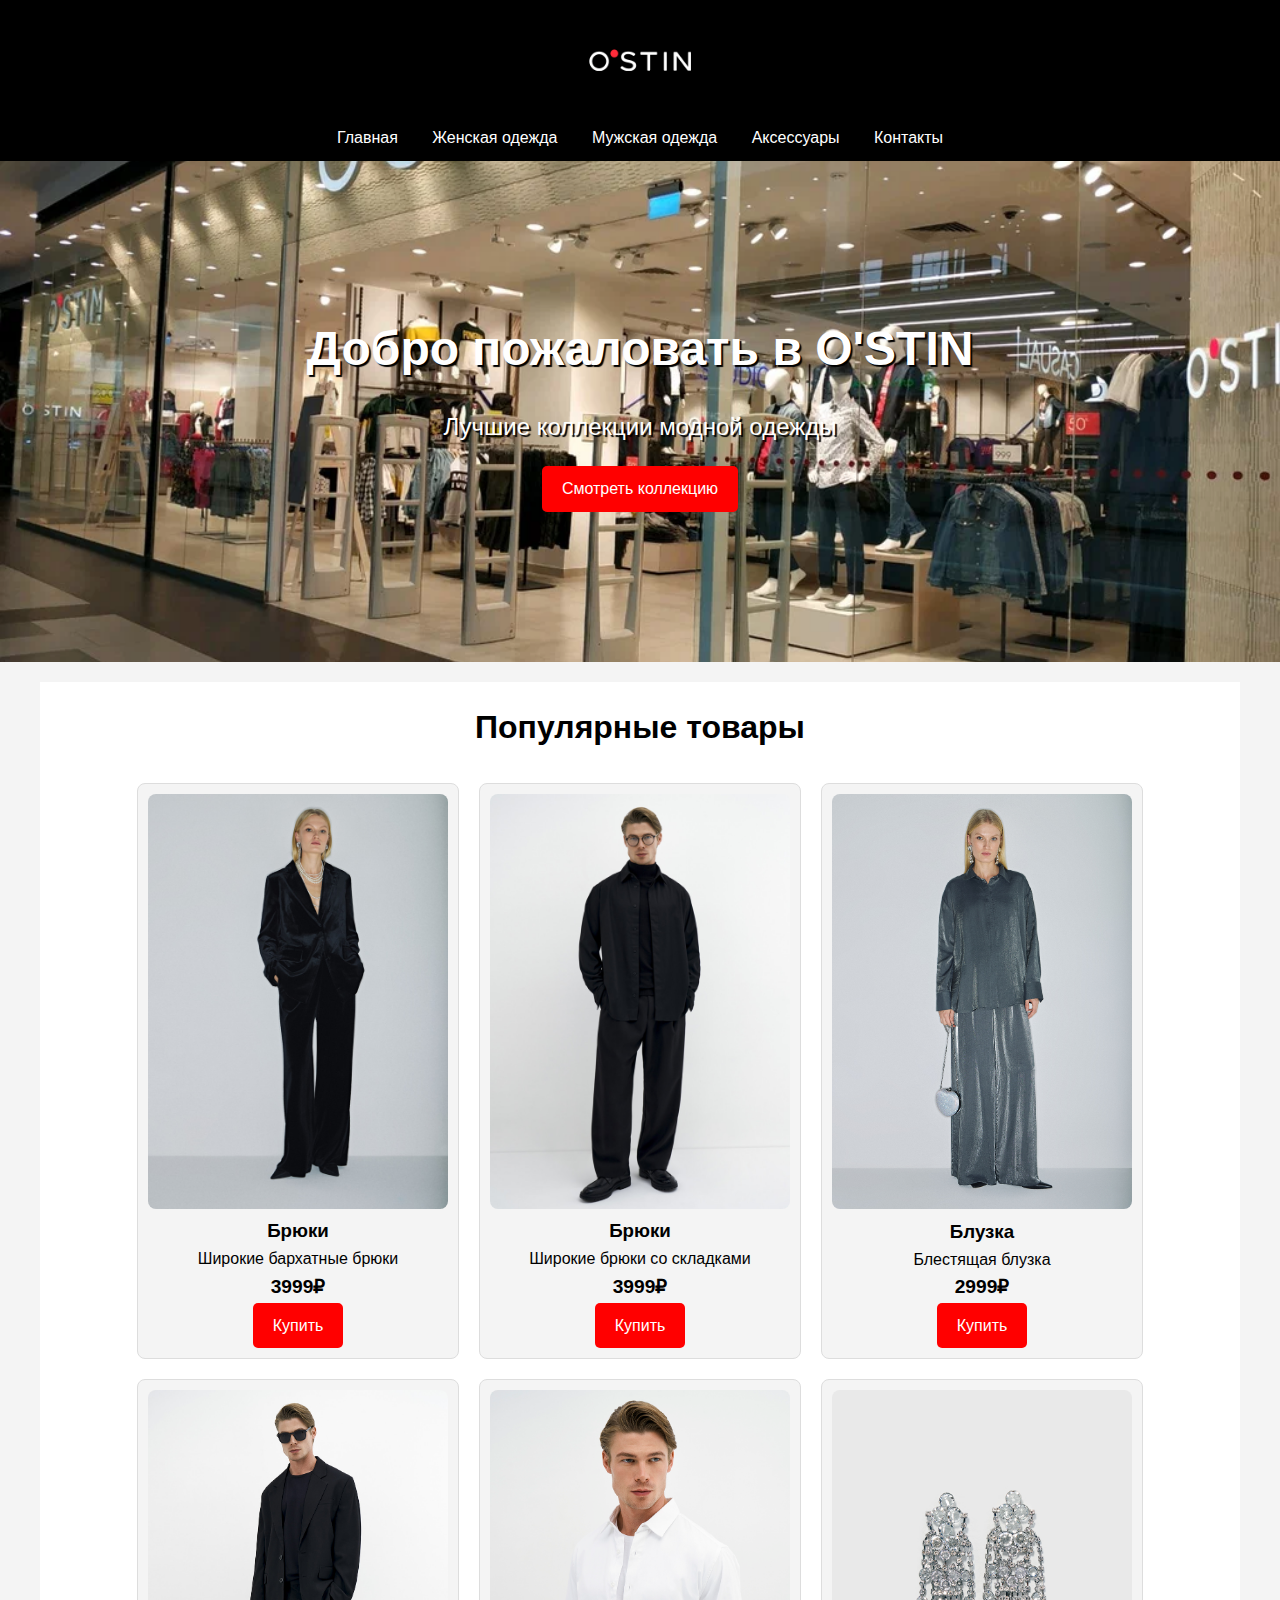
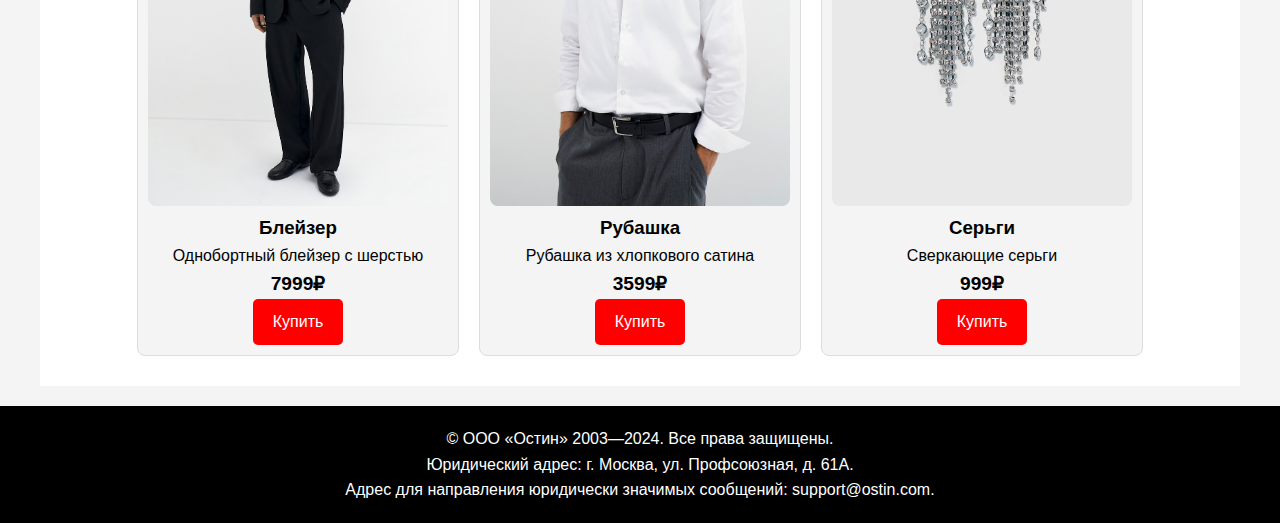
==== index.html @ 05591cec "Add files via upload" ====
<!DOCTYPE html>
<html lang="ru">
<head>
    <meta charset="UTF-8">
    <meta name="viewport" content="width=device-width, initial-scale=1.0">
    <title>O'STIN</title>
    <link rel="stylesheet" href="styles.css">
    <link href="https://fonts.googleapis.com/css2?family=Roboto:wght@400;700&display=swap" rel="stylesheet">
</head>
<body>
    <header>
        <div class="container">
            <div class="logo">
                <img src="326078f0bd88fa405ab3d0323bc0d563.jpg" width="150px">
            </div>
            <nav>
                <ul>
                    <li><a href="index.html">Главная</a></li>
                    <li><a href="women.html">Женская одежда</a></li>
                    <li><a href="men.html">Мужская одежда</a></li>
                    <li><a href="accessories.html">Аксессуары</a></li>
                    <li><a href="contact.html">Контакты</a></li>
                </ul>
            </nav>
        </div>
    </header>

    <main>
        <section class="banner">
            <h1>Добро пожаловать в O'STIN</h1>
            <p>Лучшие коллекции модной одежды</p>
            <a href="#" class="button">Смотреть коллекцию</a>
        </section>

        <section class="products">
            <h2>Популярные товары</h2>
            <div class="product-grid">
                <div class="product">
                    <img src="138216250299.jpg" width="300px"  alt="Товар 1">
                    <h3>Брюки</h3>
                    <p>Широкие бархатные брюки</p>
                    <span class="price">3999₽</span>
                    <div>
                        <a href="https://ostin.com/product/shirokie-barhatnye-bryuki/32249790299?sku-id=74574870299&category-id=23381070299" class="button">Купить</a>
                    </div>
                </div>
                <div class="product">
                    <img src="140491780299.jpg" width="300px" alt="Товар 2">
                    <h3>Брюки</h3>
                    <p>Широкие брюки со складками</p>
                    <span class="price">3999₽</span>
                    <div>
                        <a href="https://ostin.com/product/shirokie-bryuki-so-skladkami/32166450299?category-id=12486120299" class="button">Купить</a>
                    </div>
                </div>
                <div class="product">
                    <img src="136149270299.jpg" width="300px" alt="Товар 3">
                    <h3>Блузка</h3>
                    <p>Блестящая блузка</p>
                    <span class="price">2999₽</span>
                    <div>
                        <a href="https://ostin.com/product/blestyaschaya-bluzka/32243860299?category-id=12485650299" class="button">Купить</a>
                    </div>
                </div>
                <div class="product">
                    <img src="138954840299.jpg" width="300px" alt="Товар 4">
                    <h3>Блейзер</h3>
                    <p>Однобортный блейзер с шерстью</p>
                    <span class="price">7999₽</span>
                    <div>
                        <a href="https://ostin.com/product/odnobortnyj-blejzer-s-sherstyu/32098610299?category-id=12889460299" class="button">Купить</a>
                    </div>
                </div>
                <div class="product">
                    <img src="139371680299.jpg" width="300px" alt="Товар 4">
                    <h3>Рубашка</h3>
                    <p>Рубашка из хлопкового сатина</p>
                    <span class="price">3599₽</span>
                    <div>
                        <a href="https://ostin.com/product/rubashka-iz-hlopkovogo-satina/32098670299?category-id=12486110299" class="button">Купить</a>
                    </div>
                </div>
                <div class="product">
                    <img src="138215880299.jpg" width="300px" alt="Товар 4">
                    <h3>Серьги</h3>
                    <p>Сверкающие серьги</p>
                    <span class="price">999₽</span>
                    <div>
                        <a href="https://ostin.com/product/sverkayuschie-sergi/32045820299?category-id=21902500299&availability=disabled&sku-id=73696040299" class="button">Купить</a>
                    </div>
                </div>
            </div>
        </section>
    </main>

    <footer>
        <div class="container">
            <p>© ООО «Остин» 2003—2024. Все права защищены.</p>
            <p>Юридический адрес: г. Москва, ул. Профсоюзная, д. 61А.</p>
            <p>Адрес для направления юридически значимых сообщений: support@ostin.com.</p>
        </div>
    </footer>

</body>
</html>
---- styles.css ----
* {
    box-sizing: border-box;
    margin: 0;
    padding: 0;
}

body {
    font-family: Arial, sans-serif;
    line-height: 1.6;
    background-color: #f4f4f4;
}

header {
    background: black;
    color: #fff;
    padding: 10px 0;
    text-align: center;
}

header .logo {
    font-size: 2em;
}

nav ul {
    list-style: none;
    padding: 0;
}

nav ul li {
    display: inline;
    margin: 0 15px;
}

nav ul li a {
    color: #fff;
    text-decoration: none;
}

.banner {
    background: url('XXL.webp') no-repeat center center/cover;
    color: #fff;
    padding: 150px 0;
    text-align: center;
    position: relative;
}
.banner h1 {
    font-size: 3em;
    color: white;
    text-shadow: 2px 2px 1px black;
}

.banner p {
    margin: 20px 0;
    font-size: 1.5em;
    color: white;
    text-shadow: 2px 2px 1px black;
}

.button {
    display: inline-block;
    background: red;
    color: #fff;
    padding: 10px 20px;
    text-decoration: none;
    border-radius: 5px;
    transition: background 0.3s;
    
}

.button:hover {
    background: red;
}

.products {
    padding: 20px;
    background: #fff;
    margin: 20px auto;
    max-width: 1200px;
    text-align: center;
}

.products h2 {
    margin-bottom: 20px;
    font-size: 2em;
}

.product-grid {
    display: flex;
    justify-content: center;
    flex-wrap: wrap;
}

.product {
    background: #f4f4f4;
    border: 1px solid #ddd;
    margin: 10px;
    padding: 10px;
    text-align: center;
    border-radius: 8px;
    transition: transform 0.3s, box-shadow 0.3s;
}

.product:hover {
    transform: scale(1.05);
    box-shadow: 0 4px 20px rgba(0, 0, 0, 0.2);
}

.product img {
    max-width: 100%;
    height: auto;
    border-radius: 8px;
}

.price {
    font-weight: bold;
    color: black;
    font-size: 1.2em;
}

footer {
    text-align: center;
    padding: 20px 0;
    background: black;
    color: #fff;
}

footer .container {
    width: 80%;
    margin: auto;
}
.contact {
    padding: 20px;
    background: #ffffff;
    margin: 20px auto;
    border: 1px solid #ddd;
    border-radius: 10px;
    max-width: 600px;
    text-align: center;
}

.contact h2 {
    margin-bottom: 20px;
    font-size: 2em;
    color: black;
}

.contact p {
    font-size: 1.2em;
    margin-bottom: 10px;
}

.contact a {
    color: #e67e22;
    text-decoration: none;
}

.contact a:hover {
    text-decoration: underline;
}
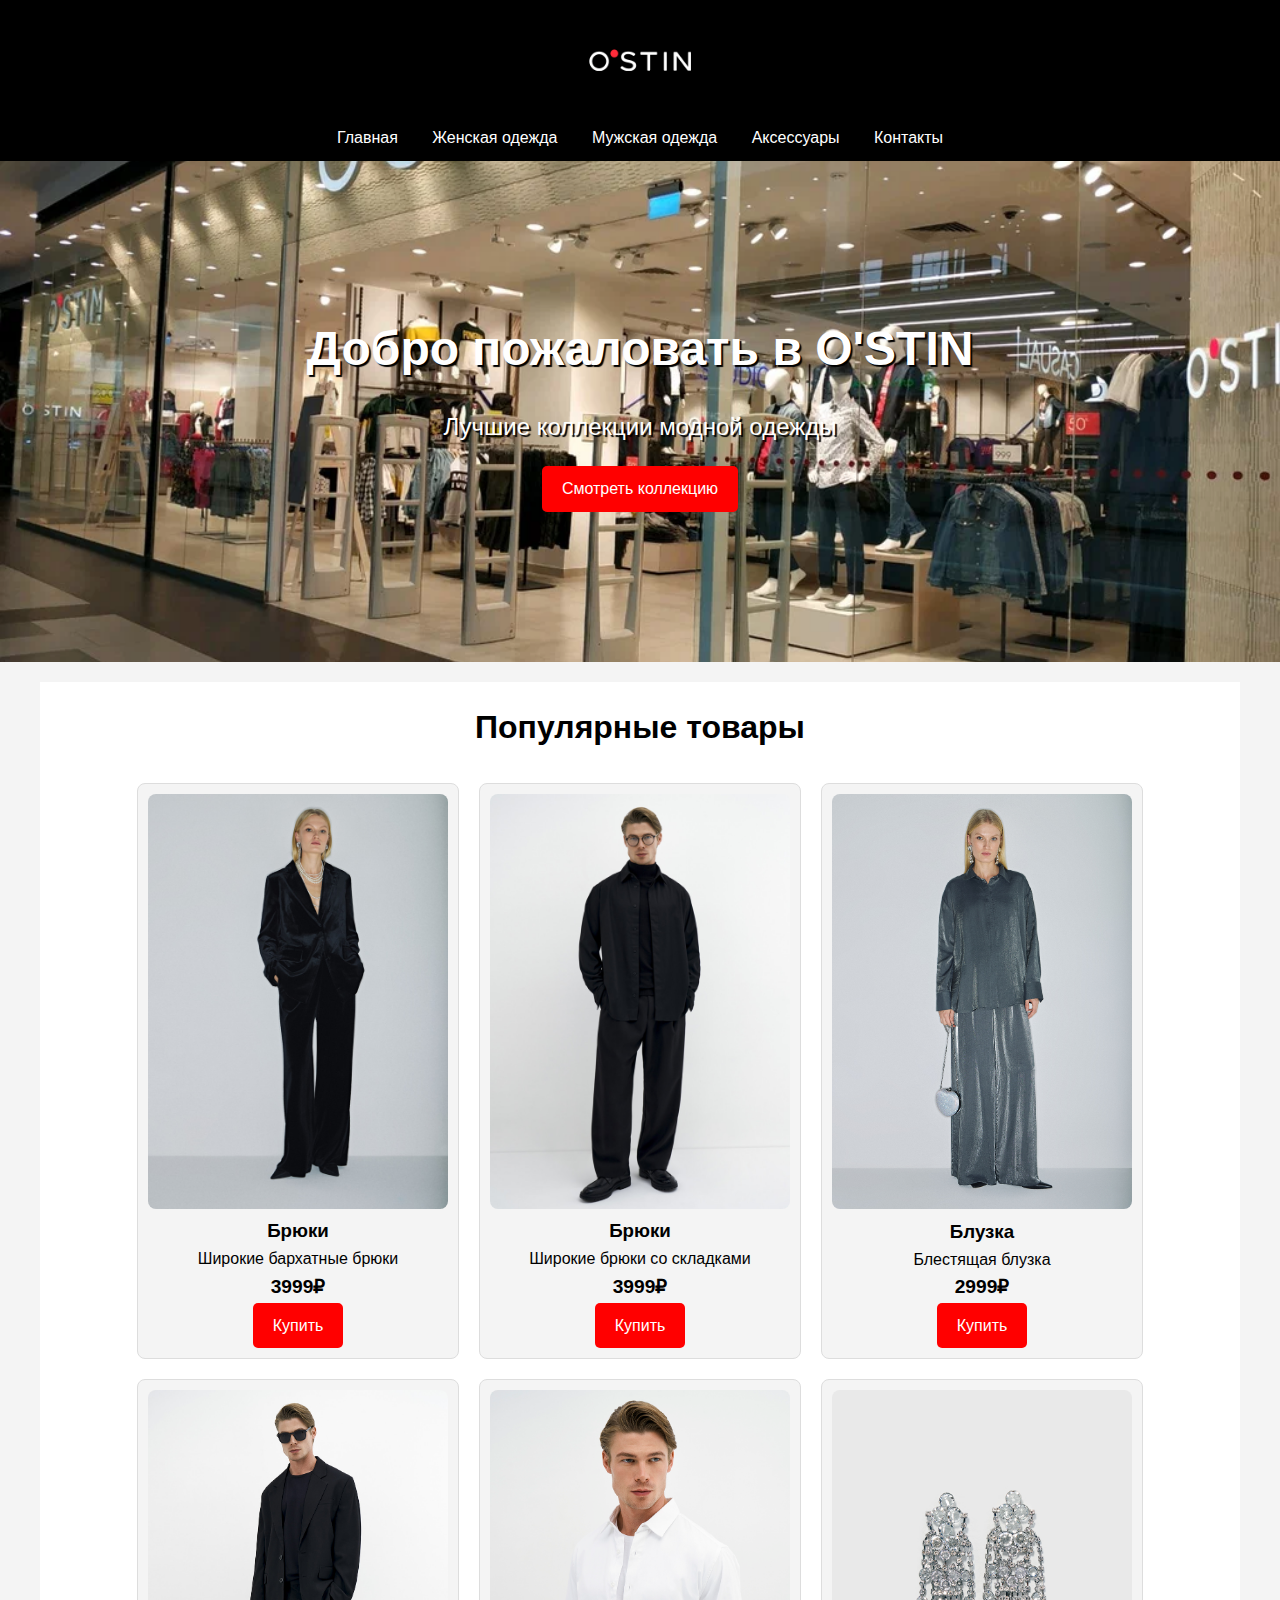
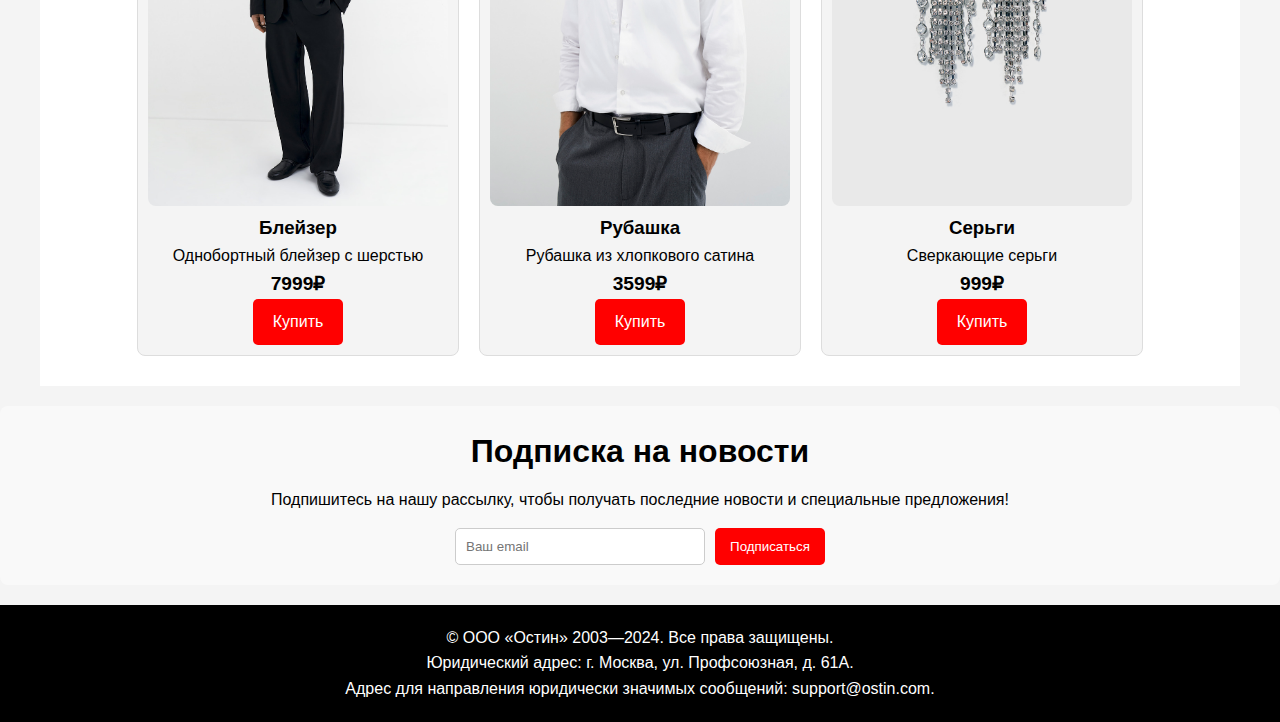
==== commit dac1c082: "Add files via upload" ====
--- a/index.html
+++ b/index.html
@@ -3,7 +3,7 @@
 <head>
     <meta charset="UTF-8">
     <meta name="viewport" content="width=device-width, initial-scale=1.0">
-    <title>O'STIN</title>
+    <title>O′STIN</title>
     <link rel="stylesheet" href="styles.css">
     <link href="https://fonts.googleapis.com/css2?family=Roboto:wght@400;700&display=swap" rel="stylesheet">
 </head>
@@ -92,7 +92,14 @@
             </div>
         </section>
     </main>
-
+    <section class="subscribe">
+        <h2>Подписка на новости</h2>
+        <p>Подпишитесь на нашу рассылку, чтобы получать последние новости и специальные предложения!</p>
+        <form id="subscribe-form">
+            <input type="email" id="email" placeholder="Ваш email" required>
+            <button type="submit">Подписаться</button>
+        </form>
+    </section>
     <footer>
         <div class="container">
             <p>© ООО «Остин» 2003—2024. Все права защищены.</p>
--- a/styles.css
+++ b/styles.css
@@ -157,3 +157,59 @@
 .contact a:hover {
     text-decoration: underline;
 }
+.social-icons {
+    margin-top: 10px;
+}
+
+.social-icons a {
+    margin: 0 10px;
+}
+
+.social-icons img {
+    width: 30px;
+    height: auto;
+}
+.subscribe {
+    background: #f9f9f9;
+    padding: 20px;
+    margin: 20px auto;
+    border-radius: 8px;
+    text-align: center;
+}
+
+.subscribe h2 {
+    margin-bottom: 10px;
+    font-size: 2em;
+}
+
+.subscribe p {
+    margin-bottom: 15px;
+}
+
+#subscribe-form {
+    display: flex;
+    justify-content: center;
+    flex-wrap: wrap;
+}
+
+#email {
+    padding: 10px;
+    border: 1px solid #ccc;
+    border-radius: 5px;
+    width: 250px;
+    margin-right: 10px;
+}
+
+button {
+    padding: 10px 15px;
+    background: red;
+    color: #fff;
+    border: none;
+    border-radius: 5px;
+    cursor: pointer;
+    transition: background 0.3s;
+}
+
+button:hover {
+    background: red;
+}
